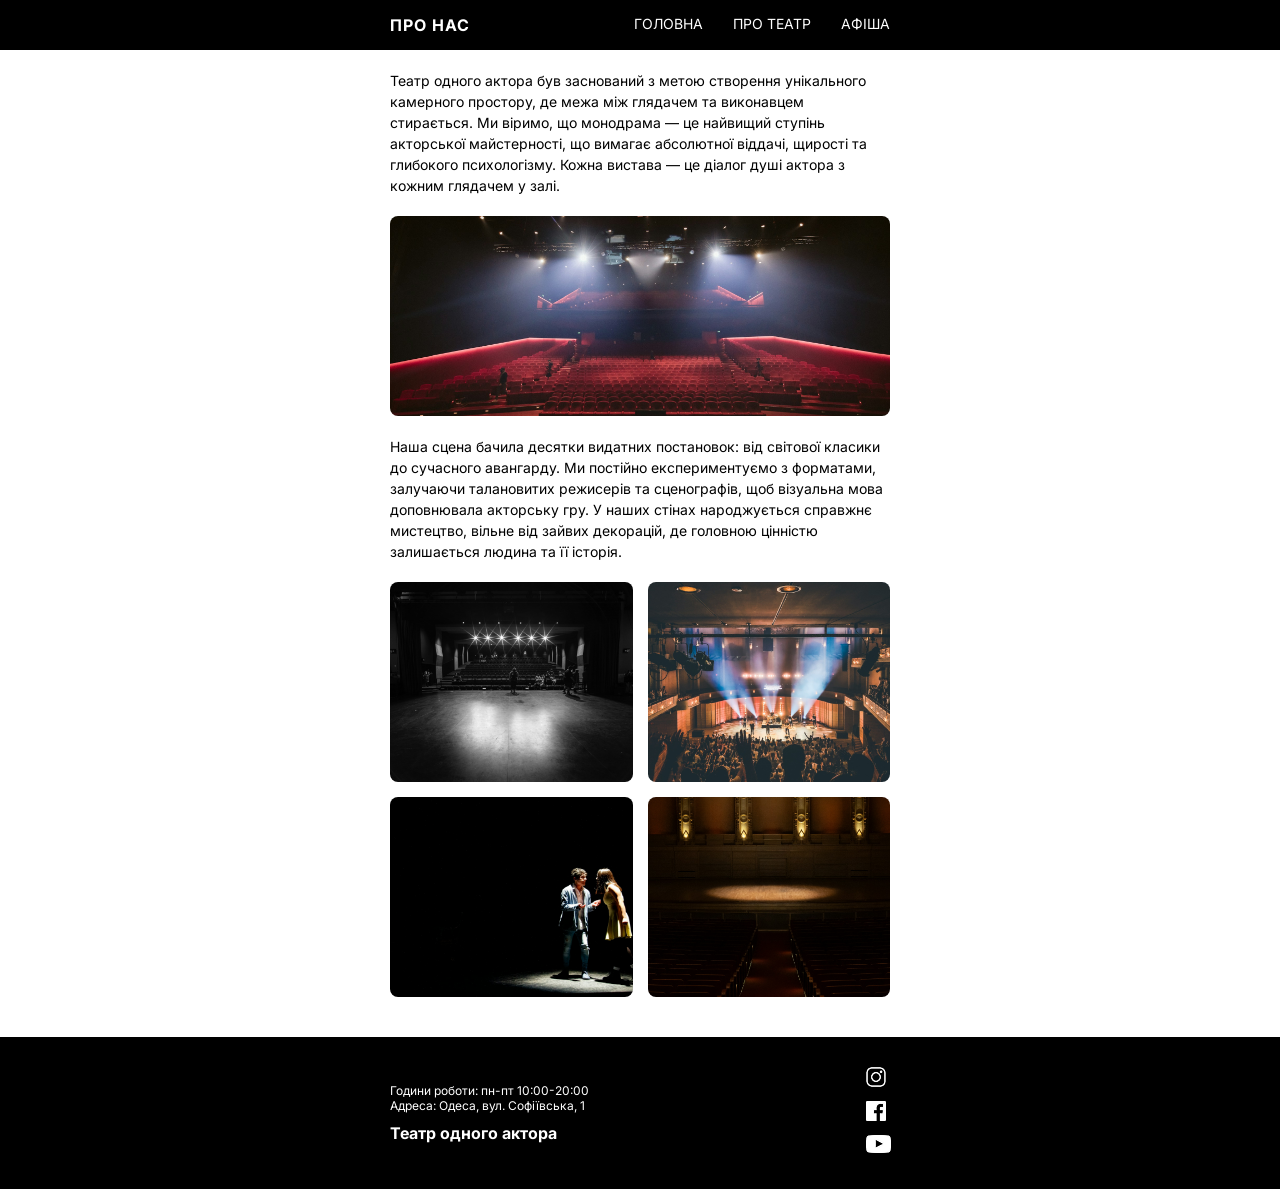
==== docs/about.html @ 8eae7f3a "Initial commit" ====
<!DOCTYPE html>
<html lang="uk">
<head>
  <meta charset="UTF-8">
  <meta name="viewport" content="width=device-width, initial-scale=1.0">
  <title>Про театр</title>
  <meta name="description" content="Дізнайтеся більше про історію створення нашого театру, бачення та місію.">
  <link rel="shortcut icon" href="img/favicon/favicon.ico" type="image/x-icon">
  <link rel="stylesheet" href="css/style.css">
</head>
<body>
  <header class="header">
    <div class="container header__inner">
      <input type="checkbox" id="menu-toggle" class="header__checkbox" hidden>      
      <label for="menu-toggle" class="header__burger"><img src="img/nav_btn.svg" alt="Menu"></label>
      <div class="header__title">ПРО НАС</div>
      <nav class="header__nav">
        <a href="index.html">Головна</a>
        <a href="about.html">Про театр</a>
        <a href="schedule.html">Афіша</a>
      </nav>
    </div>
  </header> 

  <main class="about container">
    <p class="about__text">
      Театр одного актора був заснований з метою створення унікального камерного простору, де межа між глядачем та виконавцем стирається. 
      Ми віримо, що монодрама — це найвищий ступінь акторської майстерності, що вимагає абсолютної віддачі, щирості та глибокого психологізму. 
      Кожна вистава — це діалог душі актора з кожним глядачем у залі.
    </p>

    <div class="about__image"><img src="img/about/about_stage.jpg" alt="Сцена"></div>

    <p class="about__text">
      Наша сцена бачила десятки видатних постановок: від світової класики до сучасного авангарду. 
      Ми постійно експериментуємо з форматами, залучаючи талановитих режисерів та сценографів, щоб візуальна мова доповнювала акторську гру. 
      У наших стінах народжується справжнє мистецтво, вільне від зайвих декорацій, де головною цінністю залишається людина та її історія.
    </p>

    <div class="about__gallery">
      <div class="gallery-item"><img src="img/about/gal_1.jpg" alt="Фото 1" class="img-placeholder"></div>
      <div class="gallery-item"><img src="img/about/gal_3.jpg" alt="Фото 2" class="img-placeholder"></div>
      <div class="gallery-item"><img src="img/about/gal_4.jpg" alt="Фото 3" class="img-placeholder"></div>
      <div class="gallery-item"><img src="img/about/gal_2.jpg" alt="Фото 4" class="img-placeholder"></div>
    </div>
  </main>

  <footer class="footer">
    <div class="container footer__inner">
      <div class="footer__left">
        <div class="footer__info">
          Години роботи: пн-пт 10:00-20:00<br>
          Адреса: Одеса, вул. Софіївська, 1
        </div>
        <div class="footer__brand">Театр одного актора</div>
      </div>
      <div class="footer__socials">
        <a href="#" class="social-icon"><img src="img/ig_logo.png" alt="Inst"></a>
        <a href="#" class="social-icon"><img src="img/fb_logo.png" alt="FB"></a>
        <a href="#" class="social-icon"><img src="img/yt_logo.png" alt="YT"></a>
      </div>
    </div>
  </footer>

</body>
</html>
---- docs/css/style.css ----
@import url("https://fonts.googleapis.com/css2?family=Inter:wght@400;600;700&display=swap");
.header {
  background-color: black;
  color: white;
  padding: 15px 0;
  position: relative;
  z-index: 100;
}
.header__inner {
  display: flex;
  justify-content: space-between;
}
.header__burger {
  cursor: pointer;
  position: absolute;
  left: 20px;
  z-index: 101;
  display: block;
}
@media (min-width: 576px) {
  .header__burger {
    display: none;
  }
}
.header__title {
  width: 100%;
  text-align: center;
  font-size: 16px;
  font-weight: 700;
  letter-spacing: 1px;
  text-transform: uppercase;
}
@media (min-width: 576px) {
  .header__title {
    width: auto;
    text-align: left;
  }
}
.header__nav {
  position: absolute;
  top: 100%;
  left: 0;
  width: 100%;
  background-color: black;
  display: flex;
  flex-direction: column;
  max-height: 0;
  overflow: hidden;
  transition: all 0.4s ease;
}
.header__nav a {
  color: white;
  font-size: 14px;
  text-transform: uppercase;
  padding: 15px 20px;
  border-top: 1px solid #333;
  transition: color 0.3s;
}
.header__nav a:hover {
  color: #d9d9d9;
}
@media (min-width: 576px) {
  .header__nav {
    position: static;
    max-height: none;
    overflow: visible;
    flex-direction: row;
    background-color: transparent;
    width: auto;
    gap: 30px;
  }
  .header__nav a {
    padding: 0;
    border-top: none;
  }
}
@media (max-width: 575px) {
  .header__checkbox:checked ~ .header__nav {
    max-height: 250px;
    border-top: 1px solid #333;
  }
}

.footer {
  background-color: black;
  color: white;
  padding: 30px 20px;
}
.footer__inner {
  display: flex;
  justify-content: space-between;
  align-items: center;
}
.footer__info {
  font-size: 12px;
  margin-bottom: 10px;
}
.footer__brand {
  font-size: 16px;
  font-weight: 700;
}
.footer__socials {
  display: flex;
  flex-direction: column;
  gap: 10px;
}
.footer__socials .social-icon {
  width: 24px;
  height: 24px;
  display: block;
}

.hero {
  padding: 30px 0;
  text-align: center;
}
.hero__title {
  font-size: 20px;
  margin-bottom: 15px;
}
.hero__text {
  font-size: 14px;
  line-height: 1.5;
  margin-bottom: 20px;
}
.hero__image {
  height: 200px;
  border-radius: 8px;
  overflow: hidden;
}

.info-section {
  display: grid;
  grid-template-columns: 1fr 1fr;
  gap: 15px;
  margin-top: 20px;
}
@media (min-width: 576px) {
  .info-section {
    gap: 30px;
  }
}

.history h2 {
  font-size: 18px;
  margin-bottom: 15px;
}
.history__timeline {
  display: flex;
  gap: 10px;
  margin-bottom: 20px;
}
.history__timeline .history-line {
  width: 10px;
  height: 150px;
}
.history__timeline .history__content {
  display: flex;
  flex-direction: column;
  justify-content: space-between;
  height: 150px;
}
.history__timeline .history__item {
  font-size: 12px;
}
.history__timeline .history__item strong {
  font-size: 14px;
}
.history .btn-more {
  background: transparent;
  border: 1px solid black;
  padding: 8px 15px;
  font-size: 12px;
  border-radius: 5px;
  font-weight: 600;
}

.news h2 {
  font-size: 18px;
  margin-bottom: 15px;
}
.news__grid {
  display: flex;
  flex-direction: column;
  gap: 10px;
}
.news__grid .news-item {
  height: 80px;
  border-radius: 8px;
  overflow: hidden;
}

.about {
  padding-top: 20px;
}
.about__text {
  font-size: 14px;
  line-height: 1.5;
  margin-bottom: 20px;
}
.about__image {
  height: 200px;
  margin-bottom: 20px;
  border-radius: 8px;
  overflow: hidden;
}
.about__gallery {
  display: flex;
  flex-direction: column;
  gap: 15px;
}
.about__gallery .gallery-item {
  height: 200px;
  border-radius: 8px;
  overflow: hidden;
}
@media (min-width: 576px) {
  .about__gallery {
    display: grid;
    grid-template-columns: repeat(2, 1fr);
  }
}

.schedule {
  padding-top: 20px;
}
.schedule__month-nav {
  display: flex;
  justify-content: center;
  align-items: center;
  gap: 15px;
  margin-bottom: 20px;
}
.schedule__month-nav .current {
  font-size: 18px;
  font-weight: 700;
}
.schedule__month-nav button {
  background: none;
  border: none;
  font-size: 14px;
  color: #555;
}
.schedule__filters {
  display: flex;
  margin-bottom: 10px;
}
.schedule__filters input,
.schedule__filters select {
  flex: 1;
  min-width: 0;
  padding: 8px 5px;
  border: 1px solid black;
  font-size: 12px;
  background: white;
}
.schedule__filters input[type=date] {
  text-transform: uppercase;
}
.schedule__filters .btn-reset {
  background: transparent;
  border: 1px solid black;
  border-left: none;
  font-size: 12px;
  color: #888;
  padding: 0 5px;
  display: flex;
  align-items: center;
  justify-content: center;
}
.schedule__filters .btn-reset:hover {
  color: #000;
}
@media (min-width: 576px) {
  .schedule__filters input,
  .schedule__filters select {
    padding: 10px 15px;
    font-size: 14px;
  }
}
.schedule__separator {
  width: 100%;
  height: 5px;
  margin-bottom: 20px;
}
.schedule__grid {
  display: flex;
  flex-direction: column;
  gap: 30px;
}
@media (min-width: 576px) {
  .schedule__grid {
    flex-direction: row;
    flex-wrap: wrap;
  }
}
@media (min-width: 576px) {
  .schedule__grid .card {
    width: calc((100% - 30px) / 2);
  }
}
.schedule__grid .card__image {
  height: 200px;
  border-radius: 8px;
  overflow: hidden;
  margin-bottom: 10px;
}
.schedule__grid .card__title {
  text-align: center;
  font-size: 18px;
  margin-bottom: 10px;
}
.schedule__grid .card__info {
  display: flex;
  justify-content: space-between;
  font-size: 14px;
  margin-bottom: 15px;
}
.schedule__grid .card .btn-ticket {
  width: 100%;
  background-color: black;
  color: white;
  padding: 12px;
  border: none;
  font-size: 16px;
  font-weight: 600;
}

* {
  margin: 0;
  padding: 0;
  box-sizing: border-box;
}

body {
  font-family: "Inter", sans-serif;
  color: black;
  display: flex;
  flex-direction: column;
  min-height: 100vh;
  background-color: white;
}

a {
  text-decoration: none;
  color: inherit;
}

main {
  flex: 1;
  padding-bottom: 40px;
}

.img-placeholder {
  background-color: #d9d9d9;
  display: block;
  width: 100%;
  height: 100%;
  -o-object-fit: cover;
     object-fit: cover;
}

.hero__image img,
.card__image img,
.news-item img,
.about__image img,
.gallery-item img {
  width: 100%;
  height: 100%;
  -o-object-fit: cover;
     object-fit: cover;
  display: block;
}

.is-hidden {
  display: none !important;
}

.container {
  width: 100%;
  padding-left: 20px;
  padding-right: 20px;
  margin: 0 auto;
}
@media (min-width: 576px) {
  .container {
    max-width: 540px;
  }
}/*# sourceMappingURL=style.css.map */
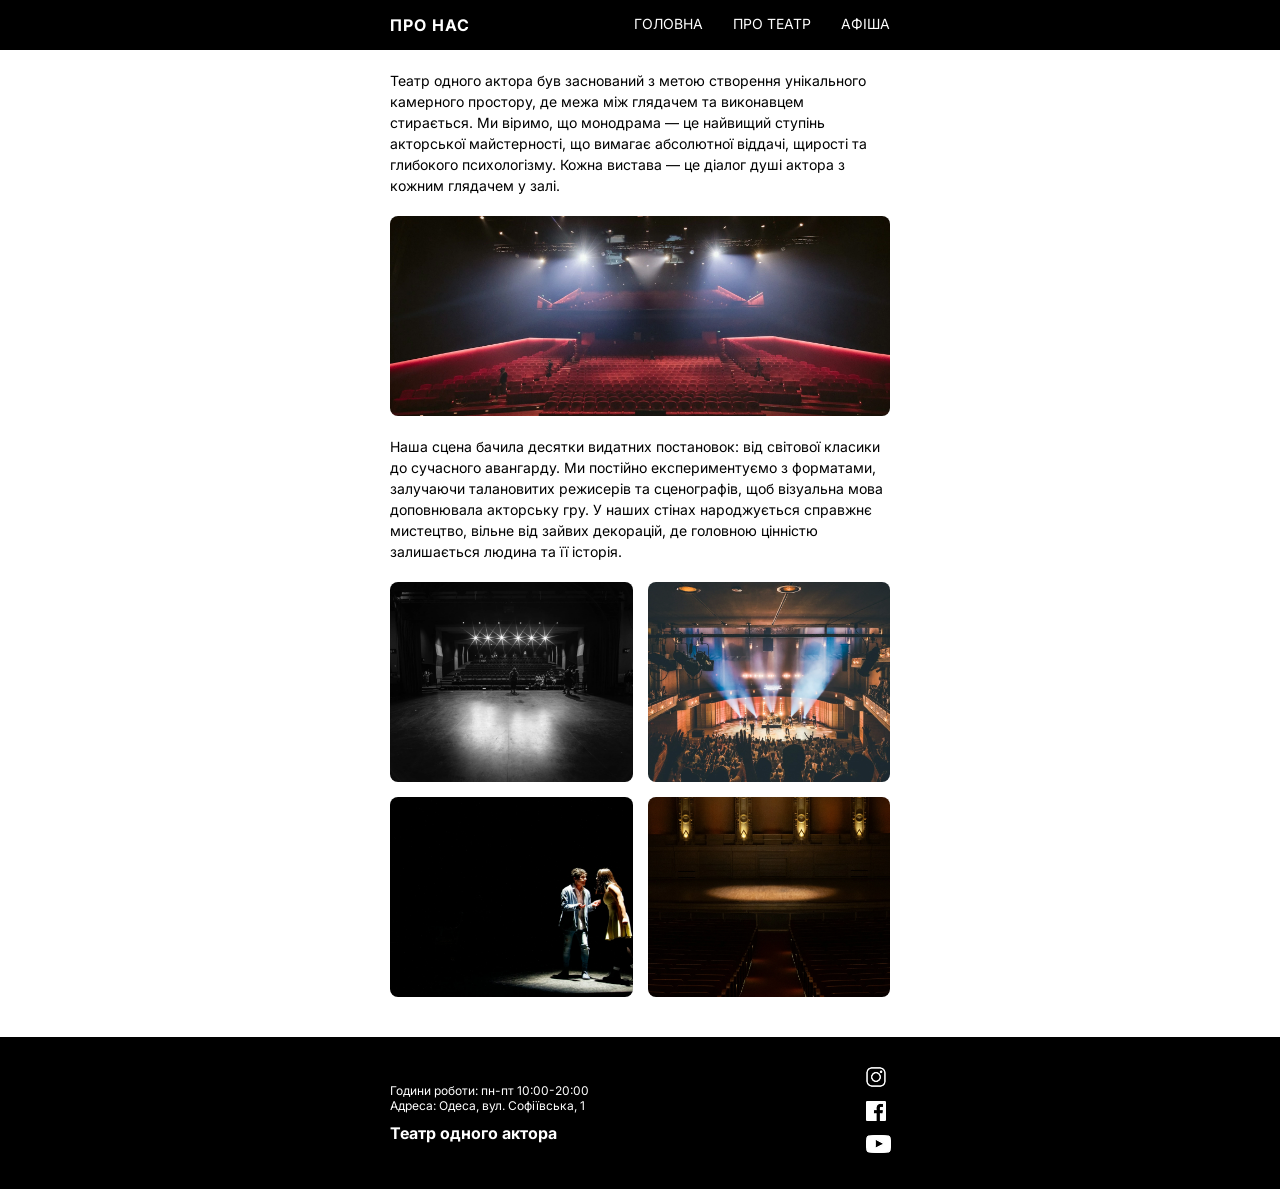
==== commit 53df10bb: "Images optimization" ====
--- a/docs/about.html
+++ b/docs/about.html
@@ -29,7 +29,7 @@
       Кожна вистава — це діалог душі актора з кожним глядачем у залі.
     </p>
 
-    <div class="about__image"><img src="img/about/about_stage.jpg" alt="Сцена"></div>
+    <div class="about__image"><img src="img/about/about_stage.webp" alt="Сцена"></div>
 
     <p class="about__text">
       Наша сцена бачила десятки видатних постановок: від світової класики до сучасного авангарду. 
@@ -38,10 +38,10 @@
     </p>
 
     <div class="about__gallery">
-      <div class="gallery-item"><img src="img/about/gal_1.jpg" alt="Фото 1" class="img-placeholder"></div>
-      <div class="gallery-item"><img src="img/about/gal_3.jpg" alt="Фото 2" class="img-placeholder"></div>
-      <div class="gallery-item"><img src="img/about/gal_4.jpg" alt="Фото 3" class="img-placeholder"></div>
-      <div class="gallery-item"><img src="img/about/gal_2.jpg" alt="Фото 4" class="img-placeholder"></div>
+      <div class="gallery-item"><img src="img/about/gal_1.webp" alt="Фото 1" class="img-placeholder"></div>
+      <div class="gallery-item"><img src="img/about/gal_3.webp" alt="Фото 2" class="img-placeholder"></div>
+      <div class="gallery-item"><img src="img/about/gal_4.webp" alt="Фото 3" class="img-placeholder"></div>
+      <div class="gallery-item"><img src="img/about/gal_2.webp" alt="Фото 4" class="img-placeholder"></div>
     </div>
   </main>
 
